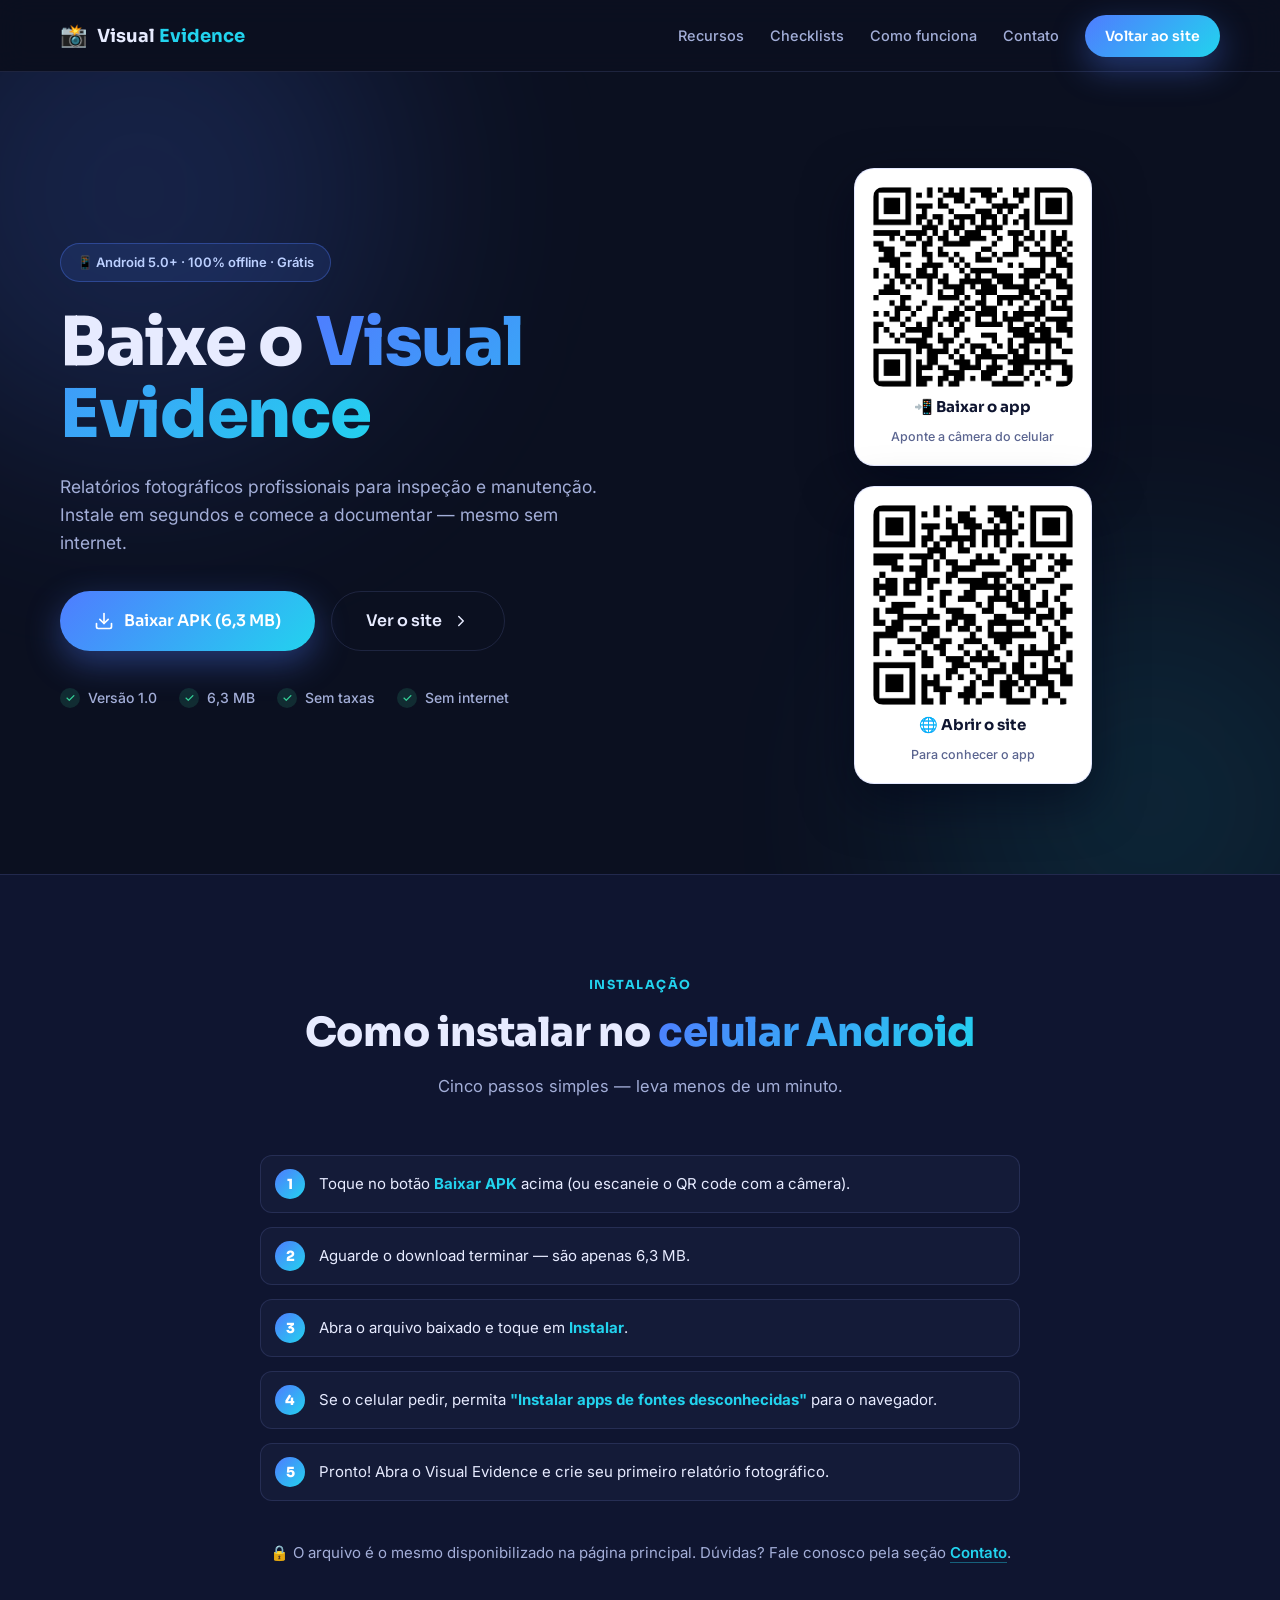
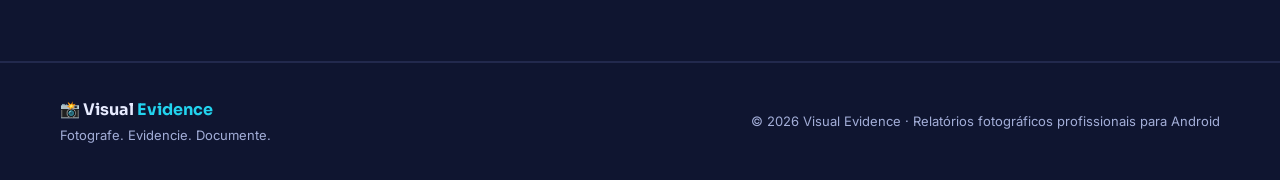
==== baixar.html @ 42453811 "Adiciona pagina de download com QR codes" ====
<!DOCTYPE html>
<html lang="pt-BR">
<head>
  <meta charset="UTF-8" />
  <meta name="viewport" content="width=device-width, initial-scale=1.0" />
  <title>Baixar — Visual Evidence</title>
  <meta name="description" content="Baixe o Visual Evidence gratuitamente. App de relatórios fotográficos profissionais para Android 5.0+ — 100% offline. Download direto do APK ou pelo QR code." />
  <script>document.documentElement.classList.add("js");</script>
  <link rel="preconnect" href="https://fonts.googleapis.com" />
  <link rel="preconnect" href="https://fonts.gstatic.com" crossorigin />
  <link href="https://fonts.googleapis.com/css2?family=Sora:wght@400;600;700;800&family=Inter:wght@400;500;600;700&display=swap" rel="stylesheet" />
  <link rel="stylesheet" href="css/styles.css" />
</head>
<body>
  <!-- Barra de navegação -->
  <header class="nav" id="nav">
    <div class="container nav__inner">
      <a href="index.html#inicio" class="nav__brand" aria-label="Visual Evidence — início">
        <span class="nav__logo">📸</span>
        <span class="nav__name">Visual <strong>Evidence</strong></span>
      </a>
      <nav class="nav__menu" id="menu" aria-label="Navegação principal">
        <a href="index.html#recursos" class="nav__link">Recursos</a>
        <a href="index.html#checklists" class="nav__link">Checklists</a>
        <a href="index.html#como-funciona" class="nav__link">Como funciona</a>
        <a href="index.html#contato" class="nav__link">Contato</a>
        <a href="index.html" class="btn btn--primary nav__cta">Voltar ao site</a>
      </nav>
      <button class="nav__toggle" id="navToggle" aria-label="Abrir menu" aria-expanded="false">
        <span></span><span></span><span></span>
      </button>
    </div>
  </header>

  <main>
    <!-- Hero de download -->
    <section class="hero download-hero" id="inicio">
      <div class="hero__glow hero__glow--1"></div>
      <div class="hero__glow hero__glow--2"></div>
      <div class="container hero__inner download-hero__inner">
        <div class="hero__content">
          <span class="badge">📱 Android 5.0+ · 100% offline · Grátis</span>
          <h1 class="hero__title">Baixe o <span class="hero__accent">Visual Evidence</span></h1>
          <p class="hero__subtitle">
            Relatórios fotográficos profissionais para inspeção e manutenção. Instale em
            segundos e comece a documentar — mesmo sem internet.
          </p>
          <div class="hero__actions">
            <a href="downloads/VisualEvidence-v1.0.apk" class="btn btn--primary btn--lg" download>
              <svg viewBox="0 0 24 24" width="20" height="20" fill="none" stroke="currentColor" stroke-width="2" stroke-linecap="round" stroke-linejoin="round" aria-hidden="true"><path d="M21 15v4a2 2 0 0 1-2 2H5a2 2 0 0 1-2-2v-4"/><polyline points="7 10 12 15 17 10"/><line x1="12" y1="15" x2="12" y2="3"/></svg>
              Baixar APK (6,3 MB)
            </a>
            <a href="index.html" class="btn btn--ghost btn--lg">
              Ver o site
              <svg viewBox="0 0 24 24" width="18" height="18" fill="none" stroke="currentColor" stroke-width="2" stroke-linecap="round" stroke-linejoin="round" aria-hidden="true"><polyline points="9 18 15 12 9 6"/></svg>
            </a>
          </div>
          <ul class="hero__meta">
            <li><span>✓</span> Versão 1.0</li>
            <li><span>✓</span> 6,3 MB</li>
            <li><span>✓</span> Sem taxas</li>
            <li><span>✓</span> Sem internet</li>
          </ul>
        </div>

        <!-- QR codes -->
        <div class="qr-grid">
          <div class="qr-card">
            <img src="img/qr-apk.png" alt="QR code para baixar o Visual Evidence" width="240" height="240" />
            <p class="qr-card__label">📲 Baixar o app</p>
            <p class="qr-card__hint">Aponte a câmera do celular</p>
          </div>
          <div class="qr-card">
            <img src="img/qr-site.png" alt="QR code para abrir o site do Visual Evidence" width="240" height="240" />
            <p class="qr-card__label">🌐 Abrir o site</p>
            <p class="qr-card__hint">Para conhecer o app</p>
          </div>
        </div>
      </div>
    </section>

    <!-- Instruções de instalação -->
    <section class="section section--alt" id="instalar">
      <div class="container container--narrow">
        <div class="section__head">
          <span class="section__tag">Instalação</span>
          <h2 class="section__title">Como instalar no <span class="text-accent">celular Android</span></h2>
          <p class="section__sub">Cinco passos simples — leva menos de um minuto.</p>
        </div>

        <ol class="install-steps">
          <li>Toque no botão <strong>Baixar APK</strong> acima (ou escaneie o QR code com a câmera).</li>
          <li>Aguarde o download terminar — são apenas 6,3 MB.</li>
          <li>Abra o arquivo baixado e toque em <strong>Instalar</strong>.</li>
          <li>Se o celular pedir, permita <strong>"Instalar apps de fontes desconhecidas"</strong> para o navegador.</li>
          <li>Pronto! Abra o Visual Evidence e crie seu primeiro relatório fotográfico.</li>
        </ol>

        <p class="section__note">🔒 O arquivo é o mesmo disponibilizado na página principal. Dúvidas? Fale conosco pela seção <a href="index.html#contato" class="link-accent">Contato</a>.</p>
      </div>
    </section>
  </main>

  <!-- Rodapé -->
  <footer class="footer">
    <div class="container footer__inner">
      <div>
        <p class="footer__brand">📸 Visual <strong>Evidence</strong></p>
        <p class="footer__tag">Fotografe. Evidencie. Documente.</p>
      </div>
      <p class="footer__copy">© 2026 Visual Evidence · Relatórios fotográficos profissionais para Android</p>
    </div>
  </footer>

  <a href="#inicio" class="back-to-top" id="backToTop" aria-label="Voltar ao topo">↑</a>

  <script src="js/main.js"></script>
</body>
</html>
---- css/styles.css ----
/* ============================================================
   Visual Evidence — Folha de estilos
   ============================================================ */

:root {
  --bg: #0b1020;
  --bg-alt: #0f1530;
  --bg-card: #141b38;
  --bg-card-hover: #182147;
  --border: rgba(148, 163, 255, 0.14);
  --text: #e7ebff;
  --text-dim: #a3aed8;
  --accent: #4f7cff;
  --accent-2: #22d3ee;
  --accent-grad: linear-gradient(135deg, #4f7cff 0%, #22d3ee 100%);
  --success: #34d399;
  --danger: #f87171;
  --radius: 18px;
  --radius-sm: 12px;
  --shadow: 0 18px 50px rgba(2, 6, 23, 0.55);
  --shadow-accent: 0 12px 34px rgba(79, 124, 255, 0.38);
  --font-head: "Sora", system-ui, sans-serif;
  --font-body: "Inter", system-ui, sans-serif;
  --nav-h: 72px;
}

* { margin: 0; padding: 0; box-sizing: border-box; }

html { scroll-behavior: smooth; }

body {
  font-family: var(--font-body);
  background: var(--bg);
  color: var(--text);
  line-height: 1.6;
  overflow-x: hidden;
}

.container {
  width: min(1160px, 92%);
  margin-inline: auto;
}

.container--narrow { width: min(760px, 92%); }

.text-accent {
  background: var(--accent-grad);
  -webkit-background-clip: text;
  background-clip: text;
  color: transparent;
}

/* ---------- Botões ---------- */
.btn {
  display: inline-flex;
  align-items: center;
  justify-content: center;
  gap: 10px;
  padding: 13px 26px;
  border-radius: 999px;
  font-family: var(--font-head);
  font-weight: 600;
  font-size: 15px;
  text-decoration: none;
  border: none;
  cursor: pointer;
  transition: transform 0.2s ease, box-shadow 0.25s ease, background 0.25s ease, border-color 0.25s ease;
  white-space: nowrap;
}

.btn--primary {
  background: var(--accent-grad);
  color: #fff;
  box-shadow: var(--shadow-accent);
}
.btn--primary:hover { transform: translateY(-2px); box-shadow: 0 18px 44px rgba(79, 124, 255, 0.5); }

.btn--ghost {
  background: transparent;
  color: var(--text);
  border: 1px solid var(--border);
}
.btn--ghost:hover { border-color: var(--accent-2); color: var(--accent-2); transform: translateY(-2px); }

.btn--lg { padding: 16px 34px; font-size: 16px; }

/* ---------- Navegação ---------- */
.nav {
  position: sticky;
  top: 0;
  z-index: 100;
  height: var(--nav-h);
  background: rgba(11, 16, 32, 0.82);
  backdrop-filter: blur(14px);
  -webkit-backdrop-filter: blur(14px);
  border-bottom: 1px solid var(--border);
}

.nav__inner { display: flex; align-items: center; justify-content: space-between; height: var(--nav-h); }

.nav__brand {
  display: inline-flex;
  align-items: center;
  gap: 10px;
  text-decoration: none;
  color: var(--text);
  font-family: var(--font-head);
  font-weight: 700;
  font-size: 18px;
}
.nav__brand strong { color: var(--accent-2); }
.nav__logo { font-size: 22px; }

.nav__menu { display: flex; align-items: center; gap: 26px; }

.nav__link {
  color: var(--text-dim);
  text-decoration: none;
  font-size: 14.5px;
  font-weight: 500;
  transition: color 0.2s ease;
}
.nav__link:hover { color: var(--text); }

.nav__cta { padding: 10px 20px; font-size: 14px; }

.nav__toggle {
  display: none;
  flex-direction: column;
  gap: 5px;
  background: none;
  border: none;
  cursor: pointer;
  padding: 8px;
}
.nav__toggle span {
  width: 24px;
  height: 2px;
  background: var(--text);
  border-radius: 2px;
  transition: transform 0.25s ease, opacity 0.25s ease;
}
.nav__toggle.open span:nth-child(1) { transform: translateY(7px) rotate(45deg); }
.nav__toggle.open span:nth-child(2) { opacity: 0; }
.nav__toggle.open span:nth-child(3) { transform: translateY(-7px) rotate(-45deg); }

/* ---------- Hero ---------- */
.hero {
  position: relative;
  padding: 96px 0 120px;
  overflow: hidden;
}

.hero__glow {
  position: absolute;
  border-radius: 50%;
  filter: blur(110px);
  opacity: 0.5;
  pointer-events: none;
}
.hero__glow--1 { width: 520px; height: 520px; background: rgba(79, 124, 255, 0.35); top: -140px; left: -120px; }
.hero__glow--2 { width: 460px; height: 460px; background: rgba(34, 211, 238, 0.22); bottom: -160px; right: -100px; }

.hero__inner {
  position: relative;
  display: grid;
  grid-template-columns: 1.1fr 0.9fr;
  gap: 60px;
  align-items: center;
}

.badge {
  display: inline-flex;
  align-items: center;
  gap: 8px;
  padding: 8px 16px;
  border-radius: 999px;
  background: rgba(79, 124, 255, 0.12);
  border: 1px solid rgba(79, 124, 255, 0.35);
  color: #bcd0ff;
  font-size: 13px;
  font-weight: 600;
  margin-bottom: 24px;
}

.hero__title {
  font-family: var(--font-head);
  font-size: clamp(2.6rem, 6vw, 4.2rem);
  font-weight: 800;
  line-height: 1.08;
  letter-spacing: -0.02em;
  margin-bottom: 22px;
}

.hero__accent {
  background: var(--accent-grad);
  -webkit-background-clip: text;
  background-clip: text;
  color: transparent;
}

.hero__subtitle { color: var(--text-dim); font-size: 17.5px; max-width: 34rem; margin-bottom: 34px; }
.hero__subtitle strong { color: var(--text); }

.hero__actions { display: flex; gap: 16px; flex-wrap: wrap; margin-bottom: 36px; }

.hero__meta { list-style: none; display: flex; flex-wrap: wrap; gap: 10px 22px; }
.hero__meta li { display: inline-flex; align-items: center; gap: 8px; font-size: 14px; color: var(--text-dim); font-weight: 500; }
.hero__meta li span {
  display: inline-flex;
  align-items: center;
  justify-content: center;
  width: 20px;
  height: 20px;
  border-radius: 50%;
  background: rgba(52, 211, 153, 0.15);
  color: var(--success);
  font-size: 12px;
}

/* ---------- Mockup de celular ---------- */
.hero__phone { position: relative; display: flex; justify-content: center; }

.phone {
  width: 280px;
  padding: 10px;
  border-radius: 44px;
  background: linear-gradient(160deg, #2a3560, #111730);
  border: 1px solid rgba(148, 163, 255, 0.25);
  box-shadow: 0 40px 90px rgba(2, 6, 23, 0.7);
  animation: float 6s ease-in-out infinite;
}

@keyframes float {
  0%, 100% { transform: translateY(0); }
  50% { transform: translateY(-14px); }
}

.phone__notch { width: 110px; height: 26px; background: #0b1020; border-radius: 0 0 16px 16px; margin: -1px auto 10px; }

.phone__screen {
  background: linear-gradient(180deg, #f6f8ff, #e9eefe);
  border-radius: 34px;
  padding: 18px 16px 16px;
  color: #0f1530;
  overflow: hidden;
}

.phone__header { display: flex; align-items: center; justify-content: space-between; margin-bottom: 12px; font-weight: 700; font-size: 13px; }
.phone__pill { background: #4f7cff; color: #fff; font-size: 10px; font-weight: 800; padding: 3px 9px; border-radius: 999px; letter-spacing: 0.5px; }

.phone__photo {
  position: relative;
  height: 130px;
  border-radius: 14px;
  background: linear-gradient(135deg, #64748b, #334155);
  overflow: hidden;
  margin-bottom: 12px;
  display: flex;
  align-items: flex-end;
  padding: 10px;
}
.phone__photo::after {
  content: "";
  position: absolute;
  inset: 0;
  background:
    linear-gradient(135deg, transparent 40%, rgba(255, 255, 255, 0.14) 41%, transparent 43%),
    radial-gradient(circle at 30% 35%, rgba(255, 255, 255, 0.2) 0 3px, transparent 4px),
    radial-gradient(circle at 70% 60%, rgba(0, 0, 0, 0.25) 0 4px, transparent 5px);
}

.phone__pin {
  position: absolute;
  width: 20px;
  height: 20px;
  border: 2.5px solid #f87171;
  border-radius: 50%;
  background: rgba(248, 113, 113, 0.25);
}
.phone__pin::after {
  content: "";
  position: absolute;
  inset: 4px;
  border-radius: 50%;
  background: #f87171;
}
.phone__pin--1 { top: 34px; left: 40px; }
.phone__pin--2 { top: 62px; right: 46px; }

.phone__label {
  position: relative;
  background: rgba(11, 16, 32, 0.75);
  color: #fff;
  font-size: 10.5px;
  font-weight: 600;
  padding: 5px 10px;
  border-radius: 8px;
}

.phone__rows { display: flex; flex-direction: column; gap: 8px; margin-bottom: 12px; }
.phone__row { display: flex; align-items: center; gap: 8px; }
.phone__dot { width: 7px; height: 7px; border-radius: 50%; background: #4f7cff; flex-shrink: 0; }
.phone__row i { display: block; height: 7px; border-radius: 99px; background: #d7ddf5; }

.phone__sign {
  border-top: 1px dashed #c3cbe9;
  padding-top: 10px;
  display: flex;
  flex-direction: column;
  gap: 2px;
  font-size: 10px;
  color: #5b6590;
  font-weight: 600;
}

.hero__float {
  position: absolute;
  display: inline-flex;
  align-items: center;
  gap: 8px;
  padding: 12px 18px;
  border-radius: 14px;
  background: var(--bg-card);
  border: 1px solid var(--border);
  font-size: 13px;
  font-weight: 600;
  box-shadow: var(--shadow);
  animation: float 6s ease-in-out infinite;
}
.hero__float--pdf { top: 12%; right: 2%; animation-delay: 1.2s; }
.hero__float--offline { bottom: 10%; left: 0; animation-delay: 2.4s; }

/* ---------- Seções ---------- */
.section { padding: 96px 0; }
.section--alt { background: var(--bg-alt); border-block: 1px solid var(--border); }

.section__head { text-align: center; max-width: 680px; margin: 0 auto 56px; }

.section__tag {
  display: inline-block;
  font-family: var(--font-head);
  font-size: 12.5px;
  font-weight: 700;
  letter-spacing: 0.12em;
  text-transform: uppercase;
  color: var(--accent-2);
  margin-bottom: 14px;
}

.section__title {
  font-family: var(--font-head);
  font-size: clamp(1.7rem, 3.6vw, 2.5rem);
  font-weight: 800;
  letter-spacing: -0.01em;
  line-height: 1.2;
  margin-bottom: 16px;
}

.section__sub { color: var(--text-dim); font-size: 16.5px; }

.section__note { text-align: center; color: var(--text-dim); margin-top: 40px; font-size: 15px; }
.section__note strong { color: var(--text); }

/* ---------- Features ---------- */
.features {
  display: grid;
  grid-template-columns: repeat(3, 1fr);
  gap: 22px;
}

.feature {
  background: var(--bg-card);
  border: 1px solid var(--border);
  border-radius: var(--radius);
  padding: 30px 26px;
  transition: transform 0.25s ease, border-color 0.25s ease, background 0.25s ease, box-shadow 0.25s ease;
}
.feature:hover {
  transform: translateY(-6px);
  background: var(--bg-card-hover);
  border-color: rgba(79, 124, 255, 0.45);
  box-shadow: var(--shadow);
}

.feature__icon {
  width: 52px;
  height: 52px;
  display: flex;
  align-items: center;
  justify-content: center;
  font-size: 24px;
  border-radius: 14px;
  background: rgba(79, 124, 255, 0.14);
  border: 1px solid rgba(79, 124, 255, 0.3);
  margin-bottom: 18px;
}

.feature h3 { font-family: var(--font-head); font-size: 17.5px; font-weight: 700; margin-bottom: 10px; }
.feature p { color: var(--text-dim); font-size: 14.5px; }

/* ---------- Checklists ---------- */
.checklists {
  display: grid;
  grid-template-columns: repeat(3, 1fr);
  gap: 22px;
}

.checklist {
  background: var(--bg-card);
  border: 1px solid var(--border);
  border-radius: var(--radius);
  padding: 28px 26px;
  transition: transform 0.25s ease, border-color 0.25s ease, box-shadow 0.25s ease;
}
.checklist:hover { transform: translateY(-5px); border-color: rgba(34, 211, 238, 0.4); box-shadow: var(--shadow); }

.checklist--featured {
  border-color: rgba(79, 124, 255, 0.4);
  background: linear-gradient(180deg, rgba(79, 124, 255, 0.1), var(--bg-card));
}

.checklist__icon { font-size: 30px; margin-bottom: 14px; }
.checklist h3 { font-family: var(--font-head); font-size: 17px; font-weight: 700; margin-bottom: 10px; }
.checklist p { color: var(--text-dim); font-size: 14.5px; margin-bottom: 16px; }

.checklist__tags { list-style: none; display: flex; flex-wrap: wrap; gap: 8px; }
.checklist__tags li {
  font-size: 12px;
  font-weight: 600;
  color: #bcd0ff;
  background: rgba(79, 124, 255, 0.12);
  border: 1px solid rgba(79, 124, 255, 0.28);
  padding: 5px 11px;
  border-radius: 999px;
}

/* ---------- Passos ---------- */
.steps {
  display: grid;
  grid-template-columns: repeat(4, 1fr);
  gap: 22px;
}

.step {
  position: relative;
  background: var(--bg-card);
  border: 1px solid var(--border);
  border-radius: var(--radius);
  padding: 34px 24px 26px;
  transition: transform 0.25s ease, border-color 0.25s ease;
}
.step:hover { transform: translateY(-5px); border-color: rgba(79, 124, 255, 0.45); }

.step__num {
  display: inline-flex;
  align-items: center;
  justify-content: center;
  width: 44px;
  height: 44px;
  border-radius: 50%;
  background: var(--accent-grad);
  color: #fff;
  font-family: var(--font-head);
  font-weight: 800;
  font-size: 18px;
  margin-bottom: 18px;
  box-shadow: var(--shadow-accent);
}

.step h3 { font-family: var(--font-head); font-size: 16.5px; font-weight: 700; margin-bottom: 8px; }
.step p { color: var(--text-dim); font-size: 14px; }

/* ---------- Público ---------- */
.audience {
  display: grid;
  grid-template-columns: repeat(4, 1fr);
  gap: 22px;
  margin-bottom: 72px;
}

.audience__card {
  text-align: center;
  background: var(--bg-card);
  border: 1px solid var(--border);
  border-radius: var(--radius);
  padding: 34px 22px;
  transition: transform 0.25s ease, border-color 0.25s ease;
}
.audience__card:hover { transform: translateY(-6px); border-color: rgba(34, 211, 238, 0.4); }

.audience__icon { font-size: 34px; margin-bottom: 14px; }
.audience__card h3 { font-family: var(--font-head); font-size: 16px; font-weight: 700; margin-bottom: 10px; }
.audience__card p { color: var(--text-dim); font-size: 14px; }

/* ---------- CTA ---------- */
.cta {
  display: flex;
  align-items: center;
  justify-content: space-between;
  gap: 30px;
  flex-wrap: wrap;
  background: linear-gradient(135deg, rgba(79, 124, 255, 0.16), rgba(34, 211, 238, 0.1));
  border: 1px solid rgba(79, 124, 255, 0.35);
  border-radius: 24px;
  padding: 44px 48px;
}

.cta__title { font-family: var(--font-head); font-size: clamp(1.4rem, 3vw, 1.9rem); font-weight: 800; margin-bottom: 10px; }
.cta__text { color: var(--text-dim); max-width: 34rem; }

/* ---------- Contato ---------- */
.contact {
  background: var(--bg-card);
  border: 1px solid var(--border);
  border-radius: 24px;
  padding: 36px;
  box-shadow: var(--shadow);
}

.contact__grid { display: grid; grid-template-columns: 1fr 1fr; gap: 18px; }

.field { margin-bottom: 18px; display: flex; flex-direction: column; }
.field label { font-size: 13.5px; font-weight: 600; color: var(--text-dim); margin-bottom: 8px; }

.field input,
.field textarea {
  font-family: var(--font-body);
  font-size: 15px;
  color: var(--text);
  background: var(--bg);
  border: 1px solid var(--border);
  border-radius: var(--radius-sm);
  padding: 13px 16px;
  outline: none;
  resize: vertical;
  transition: border-color 0.2s ease, box-shadow 0.2s ease;
}
.field input:focus,
.field textarea:focus {
  border-color: var(--accent);
  box-shadow: 0 0 0 4px rgba(79, 124, 255, 0.15);
}
.field input::placeholder,
.field textarea::placeholder { color: #4d567e; }

.field input.error,
.field textarea.error { border-color: var(--danger); }

.contact__submit { width: 100%; margin-top: 6px; }

.contact__status { margin-top: 14px; text-align: center; font-size: 14.5px; font-weight: 600; min-height: 22px; }
.contact__status.ok { color: var(--success); }
.contact__status.err { color: var(--danger); }

/* ---------- Rodapé ---------- */
.footer { border-top: 1px solid var(--border); padding: 34px 0; background: var(--bg-alt); }

.footer__inner { display: flex; align-items: center; justify-content: space-between; gap: 18px; flex-wrap: wrap; }
.footer__brand { font-family: var(--font-head); font-weight: 700; font-size: 16px; }
.footer__brand strong { color: var(--accent-2); }
.footer__tag { color: var(--text-dim); font-size: 13px; margin-top: 2px; }
.footer__copy { color: var(--text-dim); font-size: 13px; }

/* ---------- Botão voltar ao topo ---------- */
.back-to-top {
  position: fixed;
  right: 22px;
  bottom: 22px;
  width: 46px;
  height: 46px;
  display: flex;
  align-items: center;
  justify-content: center;
  border-radius: 50%;
  background: var(--accent-grad);
  color: #fff;
  font-size: 20px;
  text-decoration: none;
  box-shadow: var(--shadow-accent);
  opacity: 0;
  pointer-events: none;
  transform: translateY(12px);
  transition: opacity 0.3s ease, transform 0.3s ease;
  z-index: 90;
}
.back-to-top.visible { opacity: 1; pointer-events: auto; transform: translateY(0); }
.back-to-top:hover { transform: translateY(-3px); }

/* ---------- Revelação ao rolar (só esconde quando JS está ativo) ---------- */
.js .reveal {
  opacity: 0;
  transform: translateY(26px);
  transition: opacity 0.6s ease, transform 0.6s ease;
}
.js .reveal.visible { opacity: 1; transform: translateY(0); }

/* ---------- Responsivo ---------- */
@media (max-width: 1024px) {
  .features { grid-template-columns: repeat(2, 1fr); }
  .checklists { grid-template-columns: repeat(2, 1fr); }
  .steps { grid-template-columns: repeat(2, 1fr); }
  .audience { grid-template-columns: repeat(2, 1fr); }
  .hero__inner { grid-template-columns: 1fr; gap: 70px; }
  .hero__phone { order: -1; }
}

@media (max-width: 720px) {
  .nav__menu {
    position: fixed;
    inset: var(--nav-h) 0 auto 0;
    flex-direction: column;
    align-items: stretch;
    gap: 6px;
    background: rgba(11, 16, 32, 0.97);
    backdrop-filter: blur(14px);
    border-bottom: 1px solid var(--border);
    padding: 20px 6%;
    transform: translateY(-130%);
    transition: transform 0.3s ease;
    z-index: 99;
  }
  .nav__menu.open { transform: translateY(0); }
  .nav__link { padding: 12px 8px; border-radius: 10px; }
  .nav__link:hover { background: rgba(79, 124, 255, 0.12); }
  .nav__cta { margin-top: 10px; justify-content: center; }
  .nav__toggle { display: flex; }

  .features { grid-template-columns: 1fr; }
  .checklists { grid-template-columns: 1fr; }
  .steps { grid-template-columns: 1fr; }
  .audience { grid-template-columns: 1fr; }
  .contact__grid { grid-template-columns: 1fr; }

  .hero { padding: 56px 0 80px; }
  .cta { padding: 32px 26px; }
  .hero__float { font-size: 12px; padding: 10px 14px; }
  .hero__float--pdf { right: 0; }
}

@media (prefers-reduced-motion: reduce) {
  * { animation: none !important; transition: none !important; }
  html { scroll-behavior: auto; }
}

/* ---------- Página de download / QR codes ---------- */
.download-hero { padding-bottom: 90px; }

.qr-grid {
  display: flex;
  flex-wrap: wrap;
  gap: 20px;
  justify-content: center;
}

.qr-card {
  display: flex;
  flex-direction: column;
  align-items: center;
  gap: 8px;
  background: #fff;
  border-radius: 20px;
  padding: 18px;
  box-shadow: var(--shadow);
  border: 1px solid rgba(148, 163, 255, 0.25);
}

.qr-card img {
  width: 200px;
  height: 200px;
  border-radius: 10px;
  display: block;
}

.qr-card__label { font-family: var(--font-head); font-weight: 700; font-size: 15px; color: #0f1530; }
.qr-card__hint { font-size: 12.5px; color: #5b6590; font-weight: 500; }

.link-accent {
  color: var(--accent-2);
  font-weight: 600;
  text-decoration: none;
  border-bottom: 1px solid rgba(34, 211, 238, 0.4);
  transition: border-color 0.2s ease;
}
.link-accent:hover { border-bottom-color: var(--accent-2); }

/* ---------- Passos de instalação ---------- */
.install-steps {
  counter-reset: step;
  list-style: none;
  display: grid;
  gap: 14px;
}
.install-steps li {
  counter-increment: step;
  position: relative;
  padding: 16px 18px 16px 58px;
  background: var(--bg-card);
  border: 1px solid var(--border);
  border-radius: var(--radius-sm);
  font-size: 15px;
  color: var(--text);
}
.install-steps li::before {
  content: counter(step);
  position: absolute;
  left: 14px;
  top: 50%;
  transform: translateY(-50%);
  width: 30px;
  height: 30px;
  display: flex;
  align-items: center;
  justify-content: center;
  border-radius: 50%;
  background: var(--accent-grad);
  color: #fff;
  font-family: var(--font-head);
  font-weight: 800;
  font-size: 14px;
}
.install-steps strong { color: var(--accent-2); }

/* ---------- Impressão (QR codes para cartão/divulgação) ---------- */
@media print {
  body { background: #fff; color: #111; }
  .nav, .footer, .back-to-top, .hero__glow { display: none !important; }
  .hero { padding: 24px 0; }
  .download-hero__inner { grid-template-columns: 1fr; gap: 20px; text-align: center; }
  .badge, .hero__actions, .hero__meta { display: none; }
  .qr-card { box-shadow: none; border: 1.5px solid #999; page-break-inside: avoid; }
  .qr-card img { width: 260px; height: 260px; }
}
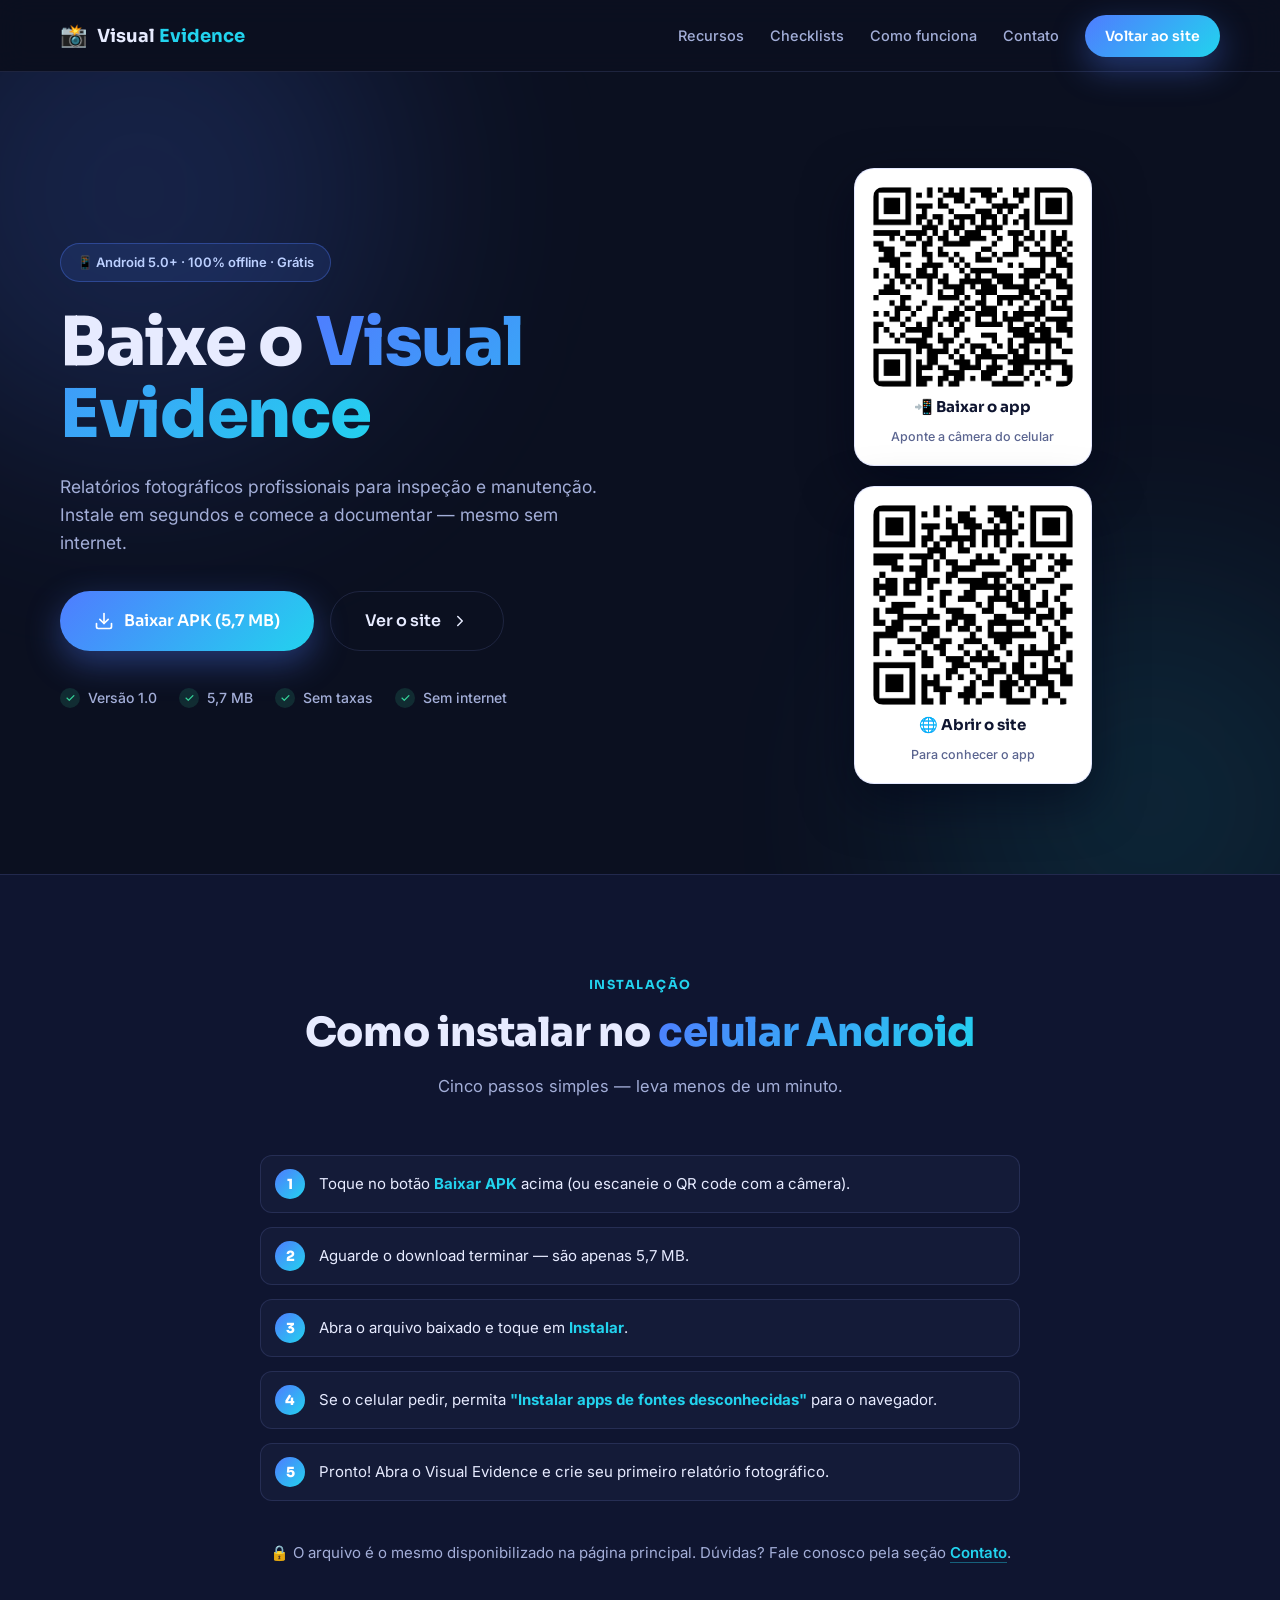
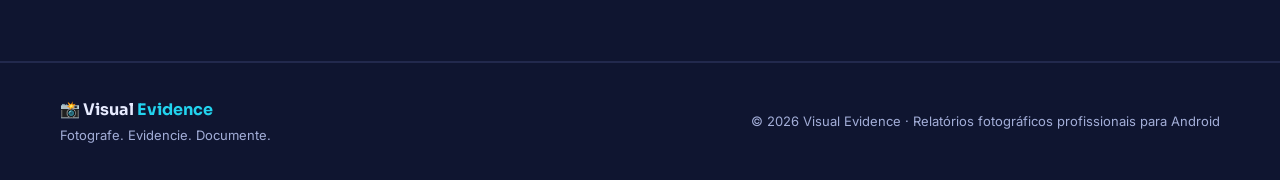
==== commit 44150074: "Corrige APK de download para o Visual Evidence real (era o ManutencaoApp)" ====
--- a/baixar.html
+++ b/baixar.html
@@ -48,7 +48,7 @@
           <div class="hero__actions">
             <a href="downloads/VisualEvidence-v1.0.apk" class="btn btn--primary btn--lg" download>
               <svg viewBox="0 0 24 24" width="20" height="20" fill="none" stroke="currentColor" stroke-width="2" stroke-linecap="round" stroke-linejoin="round" aria-hidden="true"><path d="M21 15v4a2 2 0 0 1-2 2H5a2 2 0 0 1-2-2v-4"/><polyline points="7 10 12 15 17 10"/><line x1="12" y1="15" x2="12" y2="3"/></svg>
-              Baixar APK (6,3 MB)
+              Baixar APK (5,7 MB)
             </a>
             <a href="index.html" class="btn btn--ghost btn--lg">
               Ver o site
@@ -57,7 +57,7 @@
           </div>
           <ul class="hero__meta">
             <li><span>✓</span> Versão 1.0</li>
-            <li><span>✓</span> 6,3 MB</li>
+            <li><span>✓</span> 5,7 MB</li>
             <li><span>✓</span> Sem taxas</li>
             <li><span>✓</span> Sem internet</li>
           </ul>
@@ -90,7 +90,7 @@
 
         <ol class="install-steps">
           <li>Toque no botão <strong>Baixar APK</strong> acima (ou escaneie o QR code com a câmera).</li>
-          <li>Aguarde o download terminar — são apenas 6,3 MB.</li>
+          <li>Aguarde o download terminar — são apenas 5,7 MB.</li>
           <li>Abra o arquivo baixado e toque em <strong>Instalar</strong>.</li>
           <li>Se o celular pedir, permita <strong>"Instalar apps de fontes desconhecidas"</strong> para o navegador.</li>
           <li>Pronto! Abra o Visual Evidence e crie seu primeiro relatório fotográfico.</li>
--- a/css/styles.css
+++ b/css/styles.css
@@ -643,6 +643,67 @@
   html { scroll-behavior: auto; }
 }
 
+/* ---------- Galeria de capturas ---------- */
+section[id] { scroll-margin-top: calc(var(--nav-h) + 14px); }
+
+.shots {
+  display: flex;
+  gap: 20px;
+  overflow-x: auto;
+  padding: 6px 4px 24px;
+  scroll-snap-type: x proximity;
+  -webkit-overflow-scrolling: touch;
+}
+
+.shot {
+  flex: 0 0 250px;
+  scroll-snap-align: center;
+  background: var(--bg-card);
+  border: 1px solid var(--border);
+  border-radius: var(--radius);
+  overflow: hidden;
+  transition: transform 0.25s ease, border-color 0.25s ease, box-shadow 0.25s ease;
+}
+.shot:hover { transform: translateY(-6px); border-color: rgba(79, 124, 255, 0.45); box-shadow: var(--shadow); }
+
+.shot__screen {
+  aspect-ratio: 9 / 18.5;
+  background: #070b18;
+  display: flex;
+  align-items: center;
+  justify-content: center;
+  padding: 10px;
+}
+.shot__screen img { max-width: 100%; max-height: 100%; object-fit: contain; display: block; border-radius: 6px; }
+
+.shot__caption {
+  display: flex;
+  align-items: flex-start;
+  gap: 8px;
+  padding: 12px 14px;
+  font-size: 13px;
+  color: var(--text-dim);
+  font-weight: 500;
+}
+
+.shot__num {
+  flex-shrink: 0;
+  width: 20px;
+  height: 20px;
+  display: inline-flex;
+  align-items: center;
+  justify-content: center;
+  border-radius: 50%;
+  background: var(--accent-grad);
+  color: #fff;
+  font-family: var(--font-head);
+  font-weight: 800;
+  font-size: 11px;
+}
+
+.shots::-webkit-scrollbar { height: 8px; }
+.shots::-webkit-scrollbar-thumb { background: rgba(79, 124, 255, 0.35); border-radius: 99px; }
+
 /* ---------- Página de download / QR codes ---------- */
 .download-hero { padding-bottom: 90px; }
 
@@ -728,6 +789,10 @@
   .hero { padding: 24px 0; }
   .download-hero__inner { grid-template-columns: 1fr; gap: 20px; text-align: center; }
   .badge, .hero__actions, .hero__meta { display: none; }
+  .hero__title, .hero__subtitle { color: #111; }
+  .hero__accent { background: none; -webkit-background-clip: initial; background-clip: initial; color: #111; }
   .qr-card { box-shadow: none; border: 1.5px solid #999; page-break-inside: avoid; }
   .qr-card img { width: 260px; height: 260px; }
-}
+  /* A impressão é para o cartão de QR codes — oculta a seção de instalação */
+  #instalar { display: none !important; }
+}
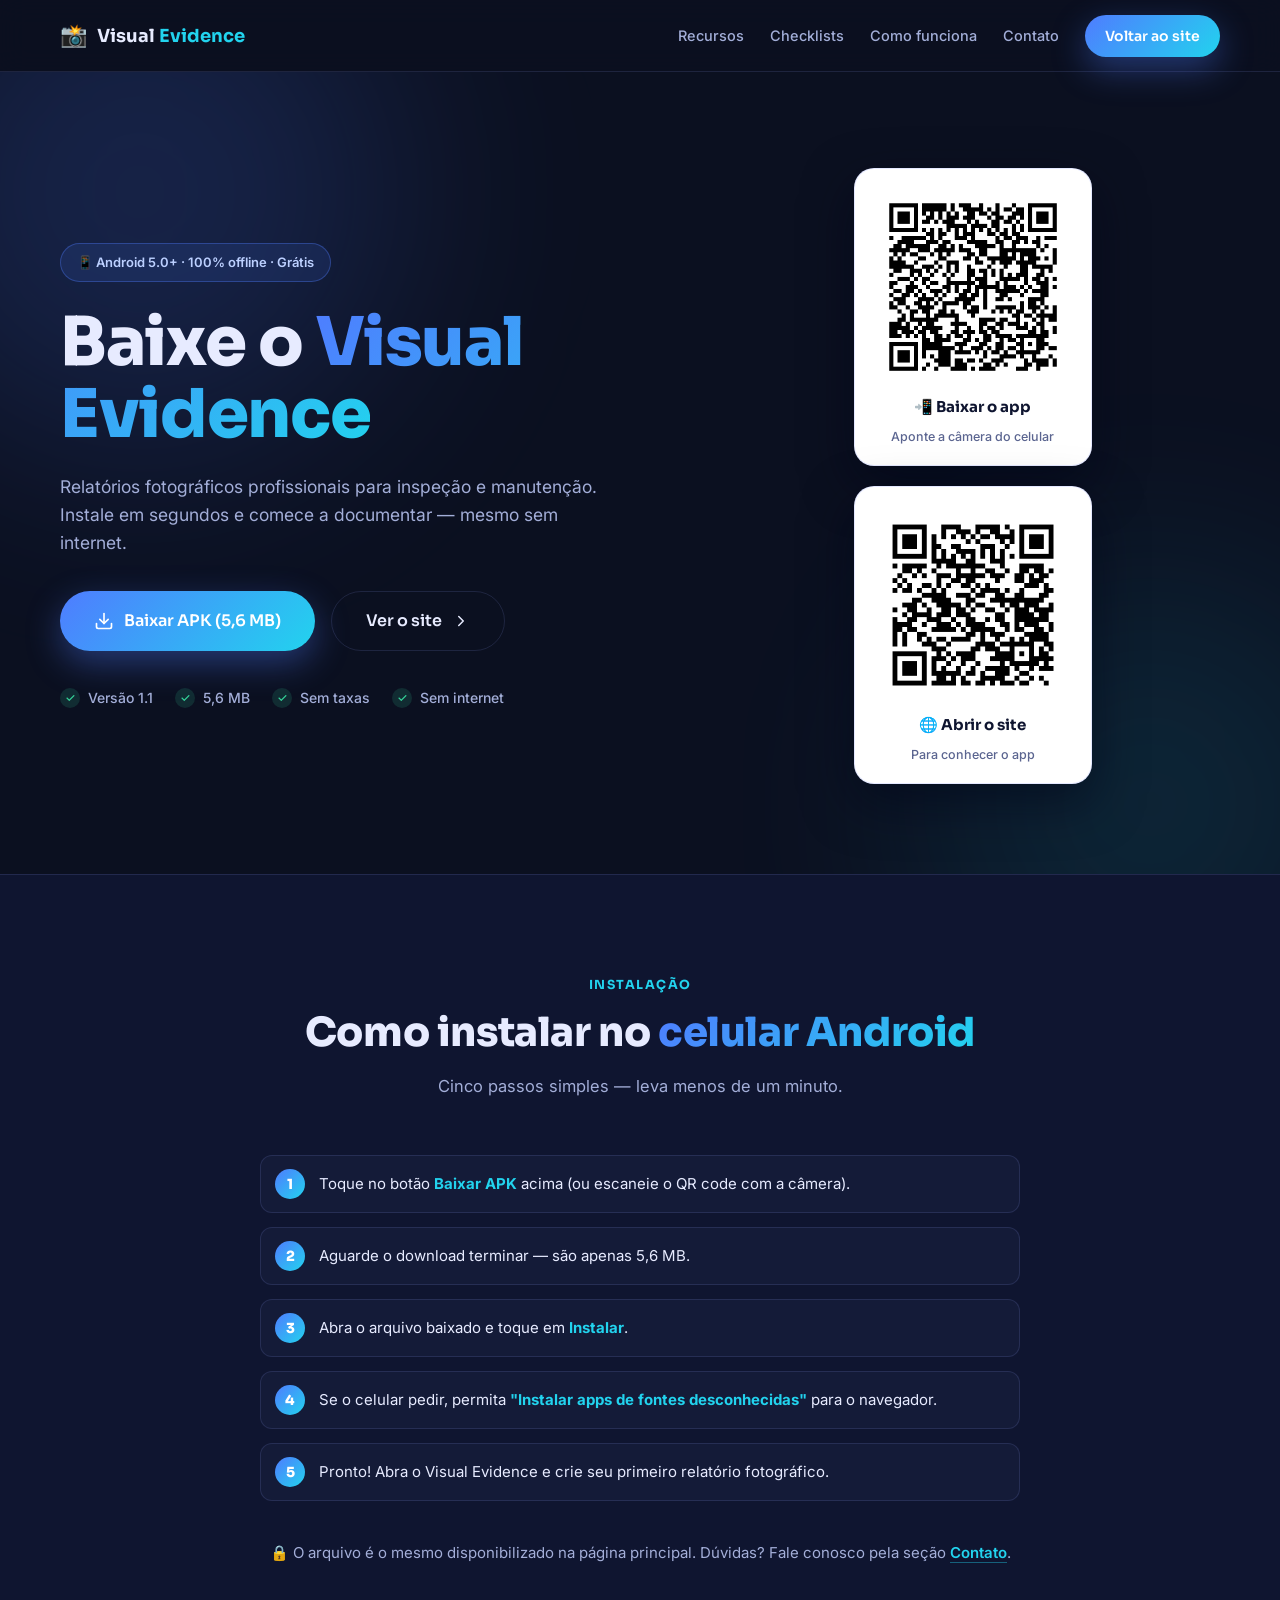
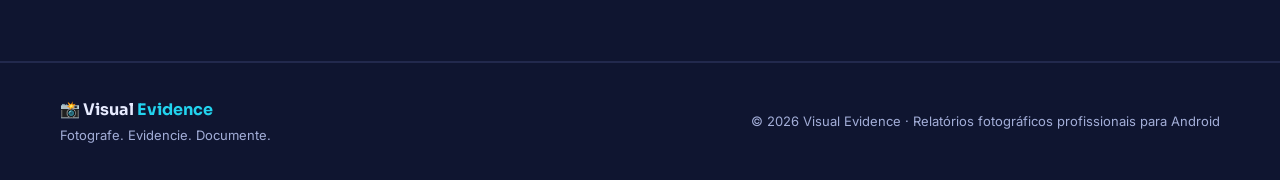
==== commit fc58dbb4: "Publica Visual Evidence 1.1 (correcao assinatura + botao exportar) e atualiza QR codes" ====
--- a/baixar.html
+++ b/baixar.html
@@ -46,9 +46,9 @@
             segundos e comece a documentar — mesmo sem internet.
           </p>
           <div class="hero__actions">
-            <a href="downloads/VisualEvidence-v1.0.apk" class="btn btn--primary btn--lg" download>
+            <a href="downloads/VisualEvidence-v1.1.apk" class="btn btn--primary btn--lg" download>
               <svg viewBox="0 0 24 24" width="20" height="20" fill="none" stroke="currentColor" stroke-width="2" stroke-linecap="round" stroke-linejoin="round" aria-hidden="true"><path d="M21 15v4a2 2 0 0 1-2 2H5a2 2 0 0 1-2-2v-4"/><polyline points="7 10 12 15 17 10"/><line x1="12" y1="15" x2="12" y2="3"/></svg>
-              Baixar APK (5,7 MB)
+              Baixar APK (5,6 MB)
             </a>
             <a href="index.html" class="btn btn--ghost btn--lg">
               Ver o site
@@ -56,8 +56,8 @@
             </a>
           </div>
           <ul class="hero__meta">
-            <li><span>✓</span> Versão 1.0</li>
-            <li><span>✓</span> 5,7 MB</li>
+            <li><span>✓</span> Versão 1.1</li>
+            <li><span>✓</span> 5,6 MB</li>
             <li><span>✓</span> Sem taxas</li>
             <li><span>✓</span> Sem internet</li>
           </ul>
@@ -90,7 +90,7 @@
 
         <ol class="install-steps">
           <li>Toque no botão <strong>Baixar APK</strong> acima (ou escaneie o QR code com a câmera).</li>
-          <li>Aguarde o download terminar — são apenas 5,7 MB.</li>
+          <li>Aguarde o download terminar — são apenas 5,6 MB.</li>
           <li>Abra o arquivo baixado e toque em <strong>Instalar</strong>.</li>
           <li>Se o celular pedir, permita <strong>"Instalar apps de fontes desconhecidas"</strong> para o navegador.</li>
           <li>Pronto! Abra o Visual Evidence e crie seu primeiro relatório fotográfico.</li>
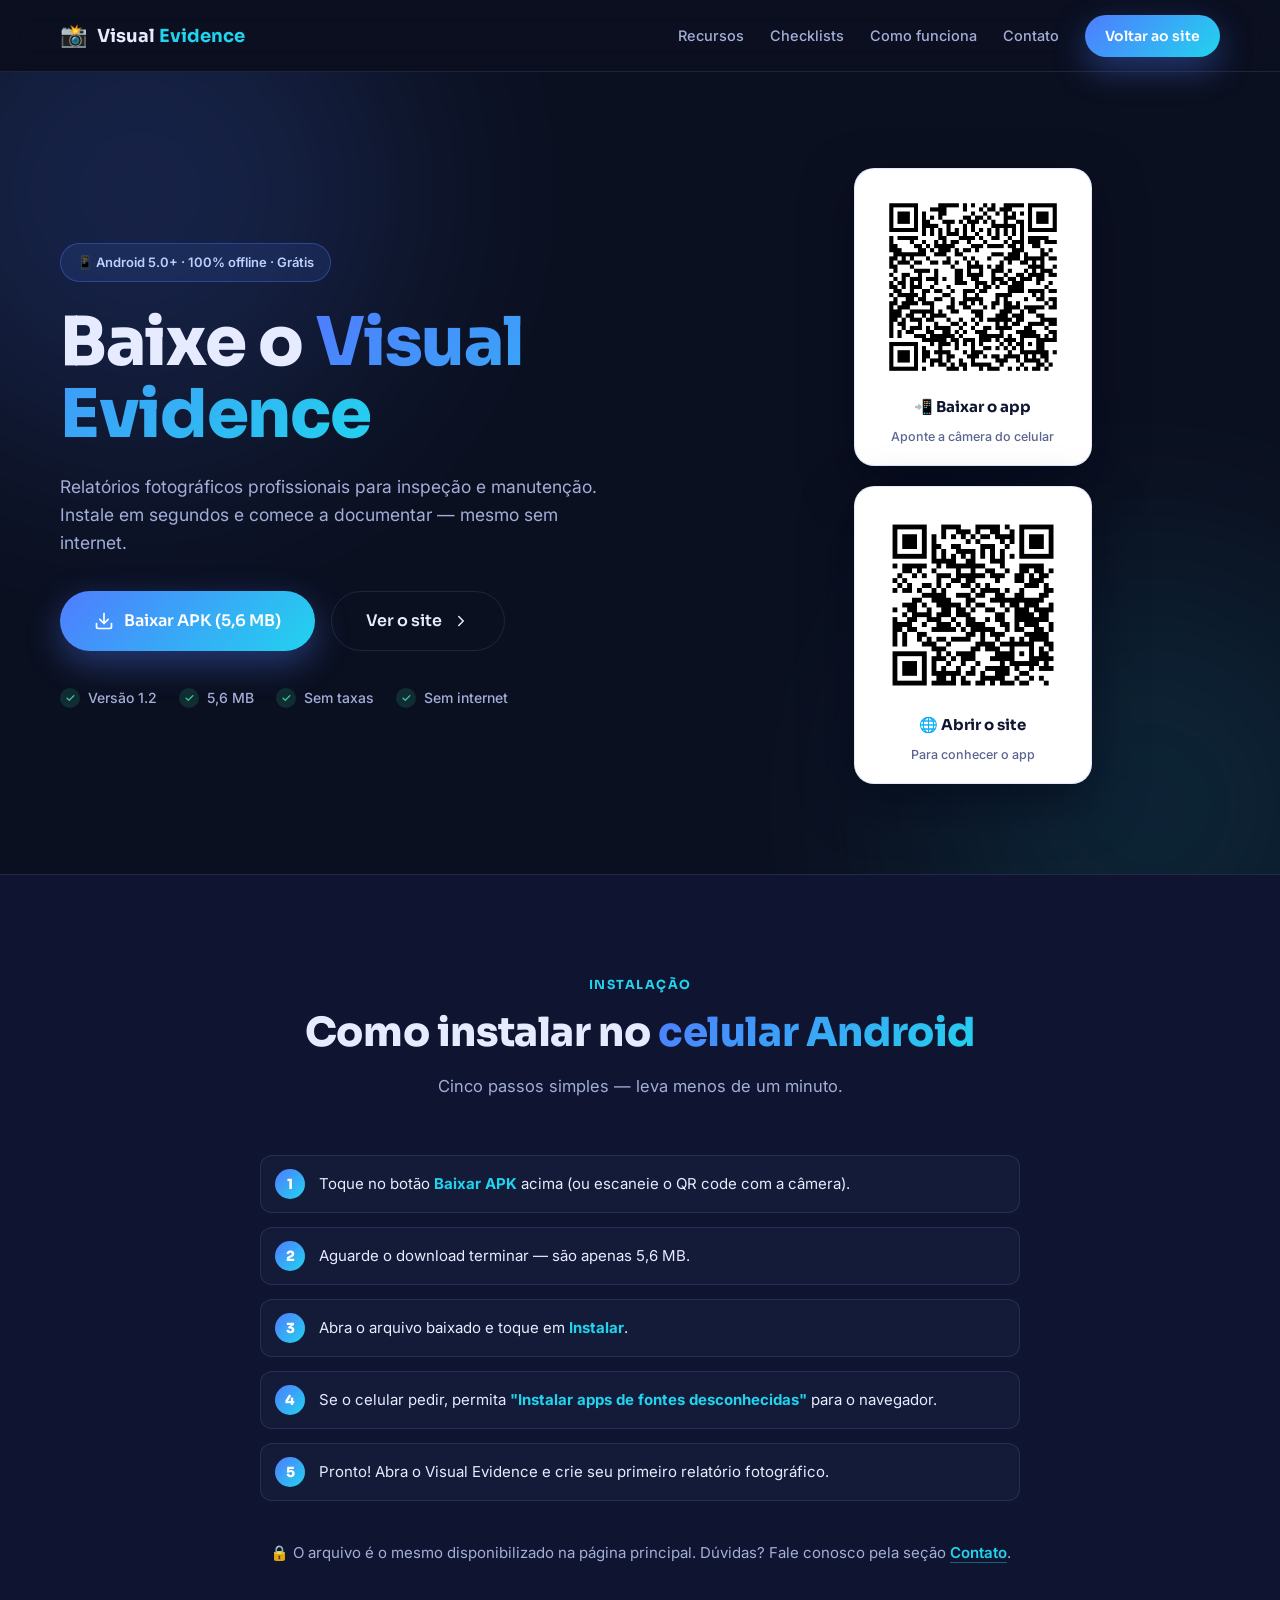
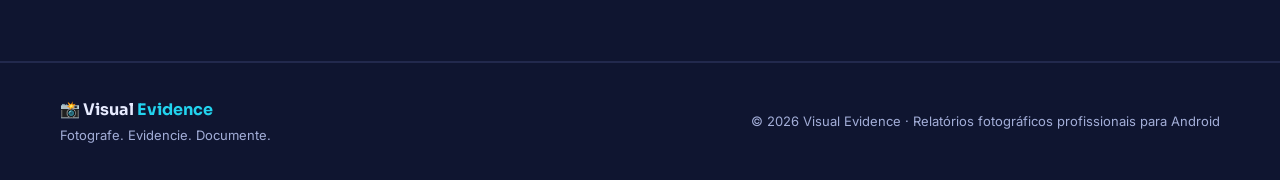
==== commit 6331f98d: "Publica Visual Evidence 1.2 (vebin com fotos do Anexo R + aviso Sem foto) e atualiza QR codes" ====
--- a/baixar.html
+++ b/baixar.html
@@ -46,7 +46,7 @@
             segundos e comece a documentar — mesmo sem internet.
           </p>
           <div class="hero__actions">
-            <a href="downloads/VisualEvidence-v1.1.apk" class="btn btn--primary btn--lg" download>
+            <a href="downloads/VisualEvidence-v1.2.apk" class="btn btn--primary btn--lg" download>
               <svg viewBox="0 0 24 24" width="20" height="20" fill="none" stroke="currentColor" stroke-width="2" stroke-linecap="round" stroke-linejoin="round" aria-hidden="true"><path d="M21 15v4a2 2 0 0 1-2 2H5a2 2 0 0 1-2-2v-4"/><polyline points="7 10 12 15 17 10"/><line x1="12" y1="15" x2="12" y2="3"/></svg>
               Baixar APK (5,6 MB)
             </a>
@@ -56,7 +56,7 @@
             </a>
           </div>
           <ul class="hero__meta">
-            <li><span>✓</span> Versão 1.1</li>
+            <li><span>✓</span> Versão 1.2</li>
             <li><span>✓</span> 5,6 MB</li>
             <li><span>✓</span> Sem taxas</li>
             <li><span>✓</span> Sem internet</li>
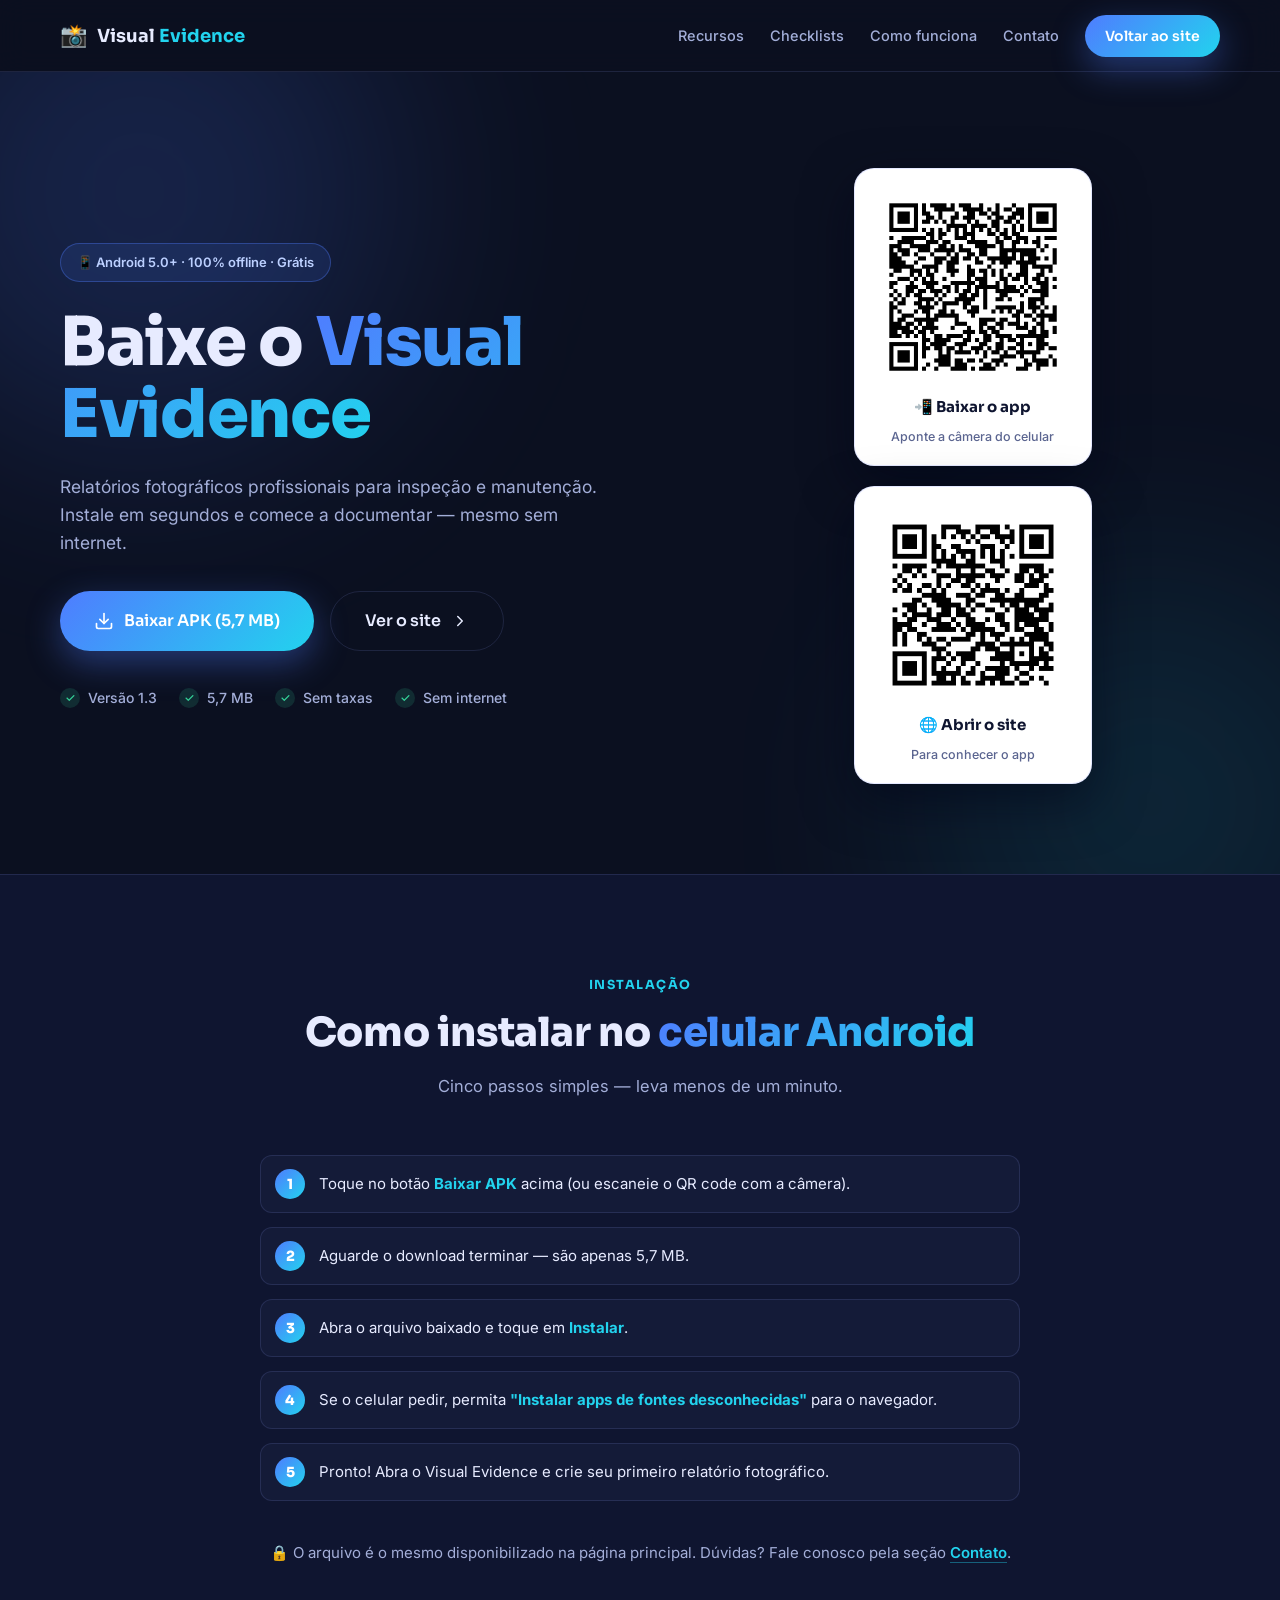
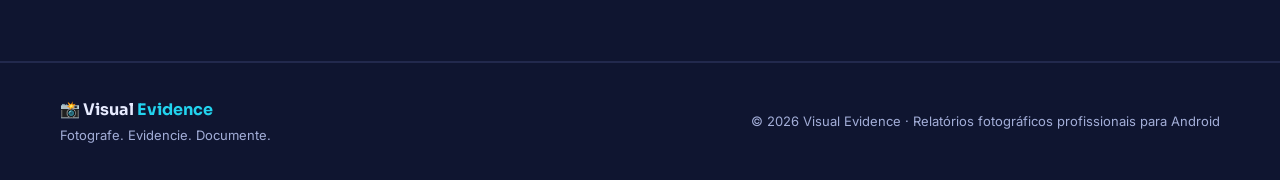
==== commit 120fc6b6: "Atualiza site para versao 1.3" ====
--- a/baixar.html
+++ b/baixar.html
@@ -46,9 +46,9 @@
             segundos e comece a documentar — mesmo sem internet.
           </p>
           <div class="hero__actions">
-            <a href="downloads/VisualEvidence-v1.2.apk" class="btn btn--primary btn--lg" download>
+            <a href="downloads/VisualEvidence-v1.3.apk" class="btn btn--primary btn--lg" download>
               <svg viewBox="0 0 24 24" width="20" height="20" fill="none" stroke="currentColor" stroke-width="2" stroke-linecap="round" stroke-linejoin="round" aria-hidden="true"><path d="M21 15v4a2 2 0 0 1-2 2H5a2 2 0 0 1-2-2v-4"/><polyline points="7 10 12 15 17 10"/><line x1="12" y1="15" x2="12" y2="3"/></svg>
-              Baixar APK (5,6 MB)
+              Baixar APK (5,7 MB)
             </a>
             <a href="index.html" class="btn btn--ghost btn--lg">
               Ver o site
@@ -56,8 +56,8 @@
             </a>
           </div>
           <ul class="hero__meta">
-            <li><span>✓</span> Versão 1.2</li>
-            <li><span>✓</span> 5,6 MB</li>
+            <li><span>✓</span> Versão 1.3</li>
+            <li><span>✓</span> 5,7 MB</li>
             <li><span>✓</span> Sem taxas</li>
             <li><span>✓</span> Sem internet</li>
           </ul>
@@ -90,7 +90,7 @@
 
         <ol class="install-steps">
           <li>Toque no botão <strong>Baixar APK</strong> acima (ou escaneie o QR code com a câmera).</li>
-          <li>Aguarde o download terminar — são apenas 5,6 MB.</li>
+          <li>Aguarde o download terminar — são apenas 5,7 MB.</li>
           <li>Abra o arquivo baixado e toque em <strong>Instalar</strong>.</li>
           <li>Se o celular pedir, permita <strong>"Instalar apps de fontes desconhecidas"</strong> para o navegador.</li>
           <li>Pronto! Abra o Visual Evidence e crie seu primeiro relatório fotográfico.</li>
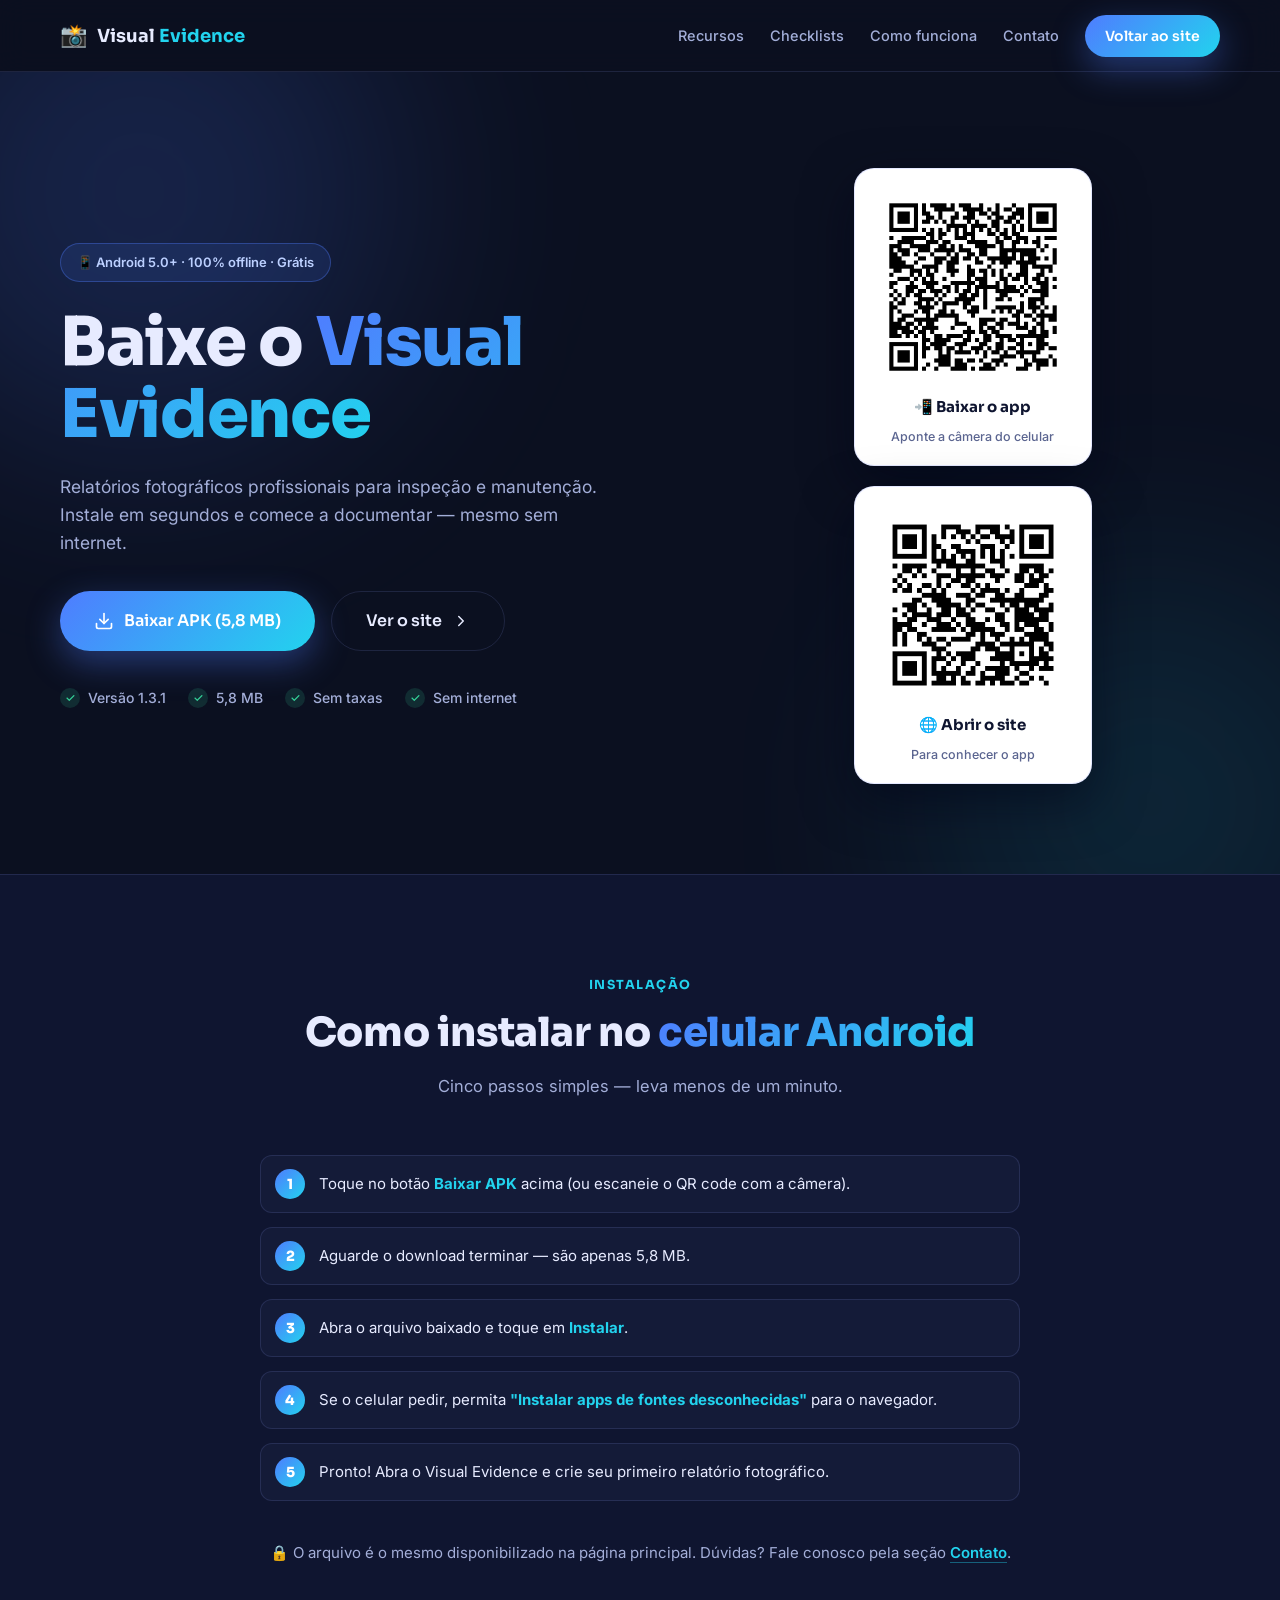
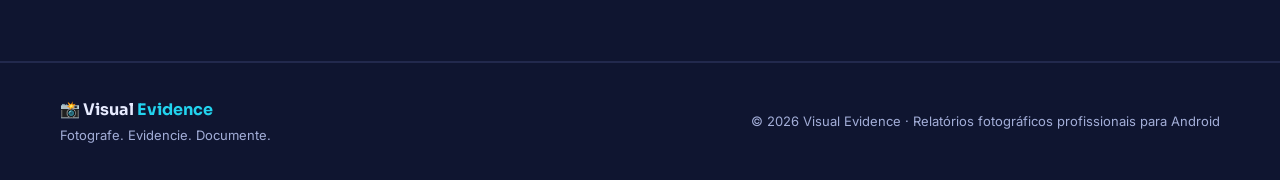
==== commit a4eaa4f1: "feat: atualiza Visual Evidence para v1.3.1 - Novo APK v1.3.1 com suporte ao Anexo O e melhorias nos " ====
--- a/baixar.html
+++ b/baixar.html
@@ -46,9 +46,9 @@
             segundos e comece a documentar — mesmo sem internet.
           </p>
           <div class="hero__actions">
-            <a href="downloads/VisualEvidence-v1.3.apk" class="btn btn--primary btn--lg" download>
+            <a href="downloads/VisualEvidence-v1.3.1.apk" class="btn btn--primary btn--lg" download>
               <svg viewBox="0 0 24 24" width="20" height="20" fill="none" stroke="currentColor" stroke-width="2" stroke-linecap="round" stroke-linejoin="round" aria-hidden="true"><path d="M21 15v4a2 2 0 0 1-2 2H5a2 2 0 0 1-2-2v-4"/><polyline points="7 10 12 15 17 10"/><line x1="12" y1="15" x2="12" y2="3"/></svg>
-              Baixar APK (5,7 MB)
+              Baixar APK (5,8 MB)
             </a>
             <a href="index.html" class="btn btn--ghost btn--lg">
               Ver o site
@@ -56,8 +56,8 @@
             </a>
           </div>
           <ul class="hero__meta">
-            <li><span>✓</span> Versão 1.3</li>
-            <li><span>✓</span> 5,7 MB</li>
+            <li><span>✓</span> Versão 1.3.1</li>
+            <li><span>✓</span> 5,8 MB</li>
             <li><span>✓</span> Sem taxas</li>
             <li><span>✓</span> Sem internet</li>
           </ul>
@@ -90,7 +90,7 @@
 
         <ol class="install-steps">
           <li>Toque no botão <strong>Baixar APK</strong> acima (ou escaneie o QR code com a câmera).</li>
-          <li>Aguarde o download terminar — são apenas 5,7 MB.</li>
+          <li>Aguarde o download terminar — são apenas 5,8 MB.</li>
           <li>Abra o arquivo baixado e toque em <strong>Instalar</strong>.</li>
           <li>Se o celular pedir, permita <strong>"Instalar apps de fontes desconhecidas"</strong> para o navegador.</li>
           <li>Pronto! Abra o Visual Evidence e crie seu primeiro relatório fotográfico.</li>
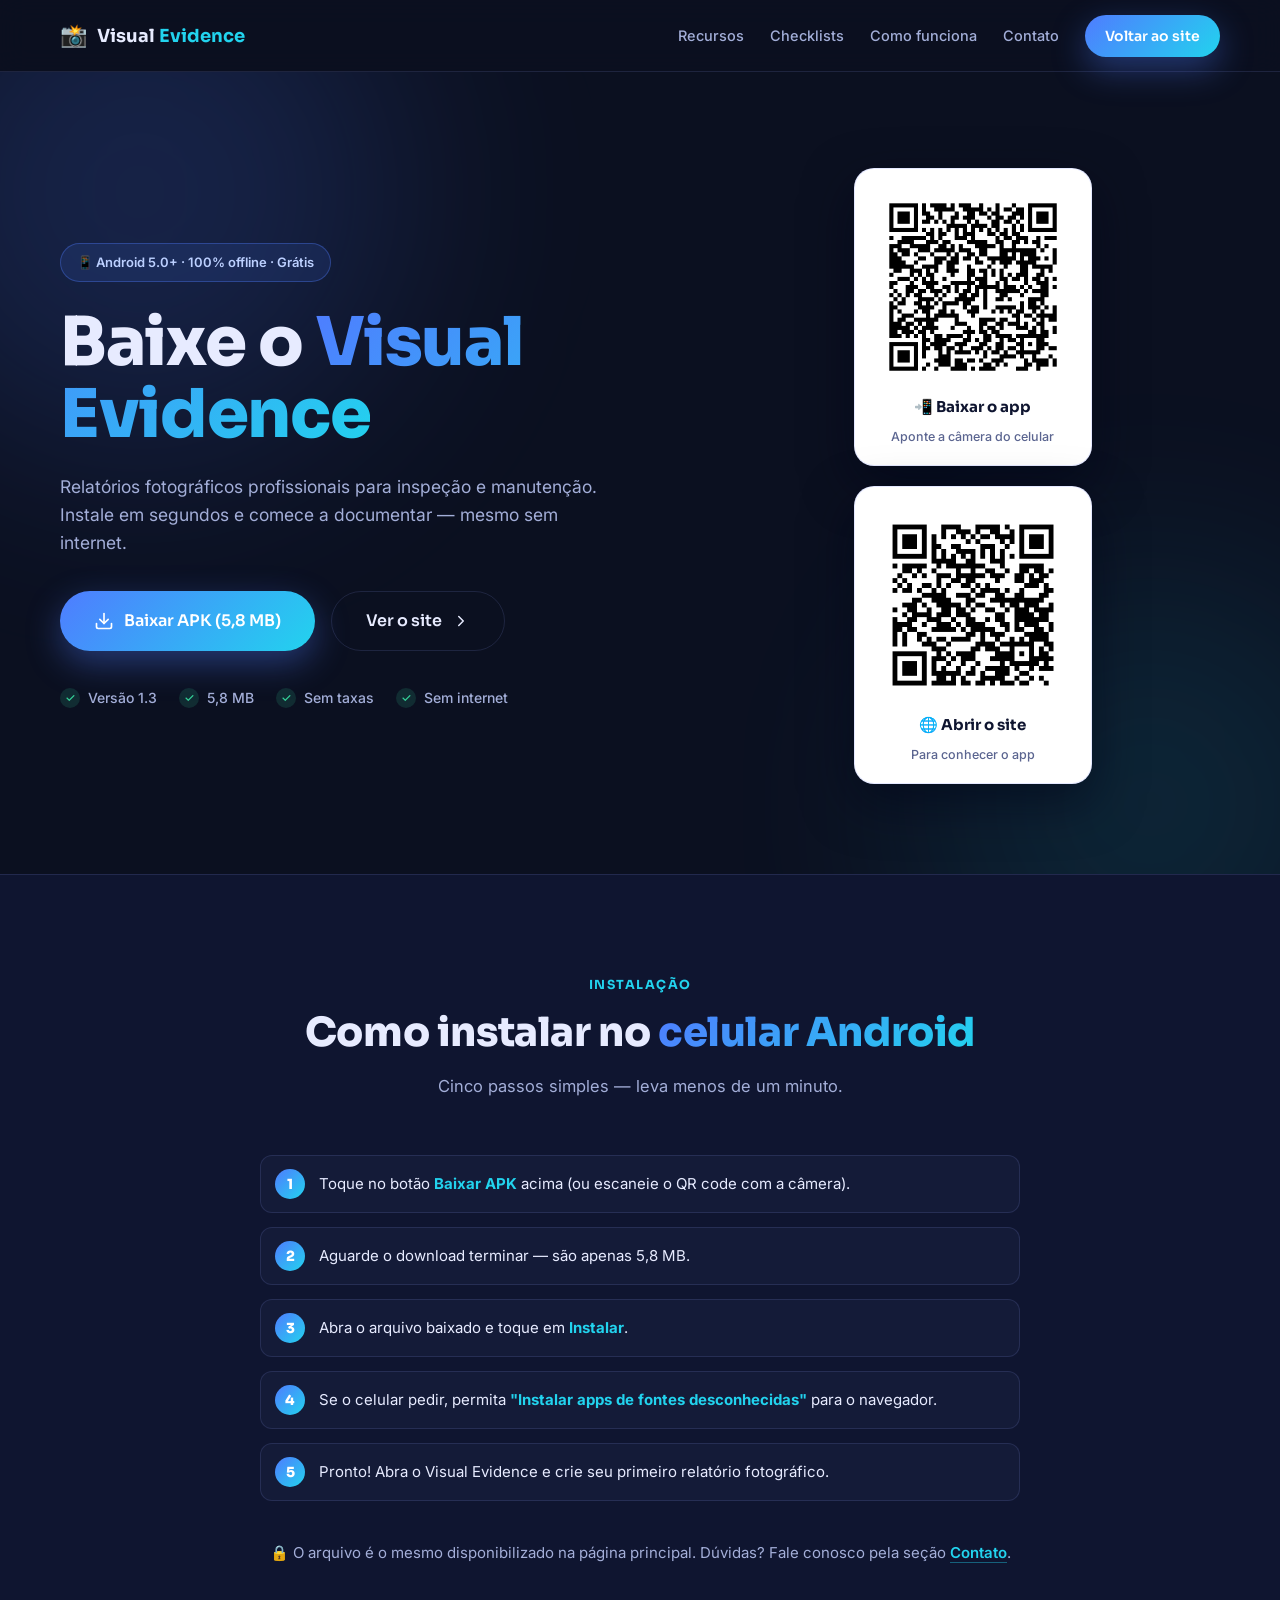
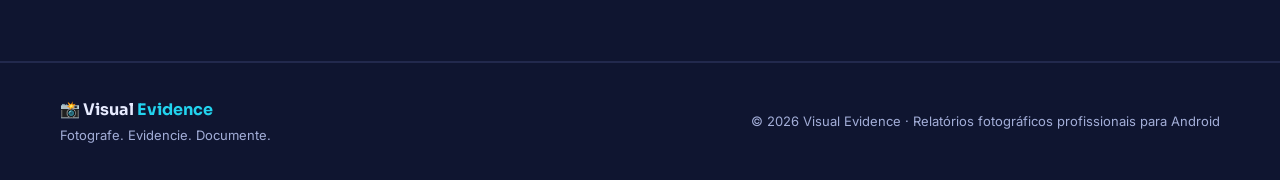
==== commit a0b30659: "feat: atualiza APK para v1.3 com backup/restore e melhorias nos PDFs - Atualiza APK de v1.2 para v1." ====
--- a/baixar.html
+++ b/baixar.html
@@ -46,7 +46,7 @@
             segundos e comece a documentar — mesmo sem internet.
           </p>
           <div class="hero__actions">
-            <a href="downloads/VisualEvidence-v1.3.1.apk" class="btn btn--primary btn--lg" download>
+            <a href="downloads/VisualEvidence-v1.3.apk" class="btn btn--primary btn--lg" download>
               <svg viewBox="0 0 24 24" width="20" height="20" fill="none" stroke="currentColor" stroke-width="2" stroke-linecap="round" stroke-linejoin="round" aria-hidden="true"><path d="M21 15v4a2 2 0 0 1-2 2H5a2 2 0 0 1-2-2v-4"/><polyline points="7 10 12 15 17 10"/><line x1="12" y1="15" x2="12" y2="3"/></svg>
               Baixar APK (5,8 MB)
             </a>
@@ -56,7 +56,7 @@
             </a>
           </div>
           <ul class="hero__meta">
-            <li><span>✓</span> Versão 1.3.1</li>
+            <li><span>✓</span> Versão 1.3</li>
             <li><span>✓</span> 5,8 MB</li>
             <li><span>✓</span> Sem taxas</li>
             <li><span>✓</span> Sem internet</li>
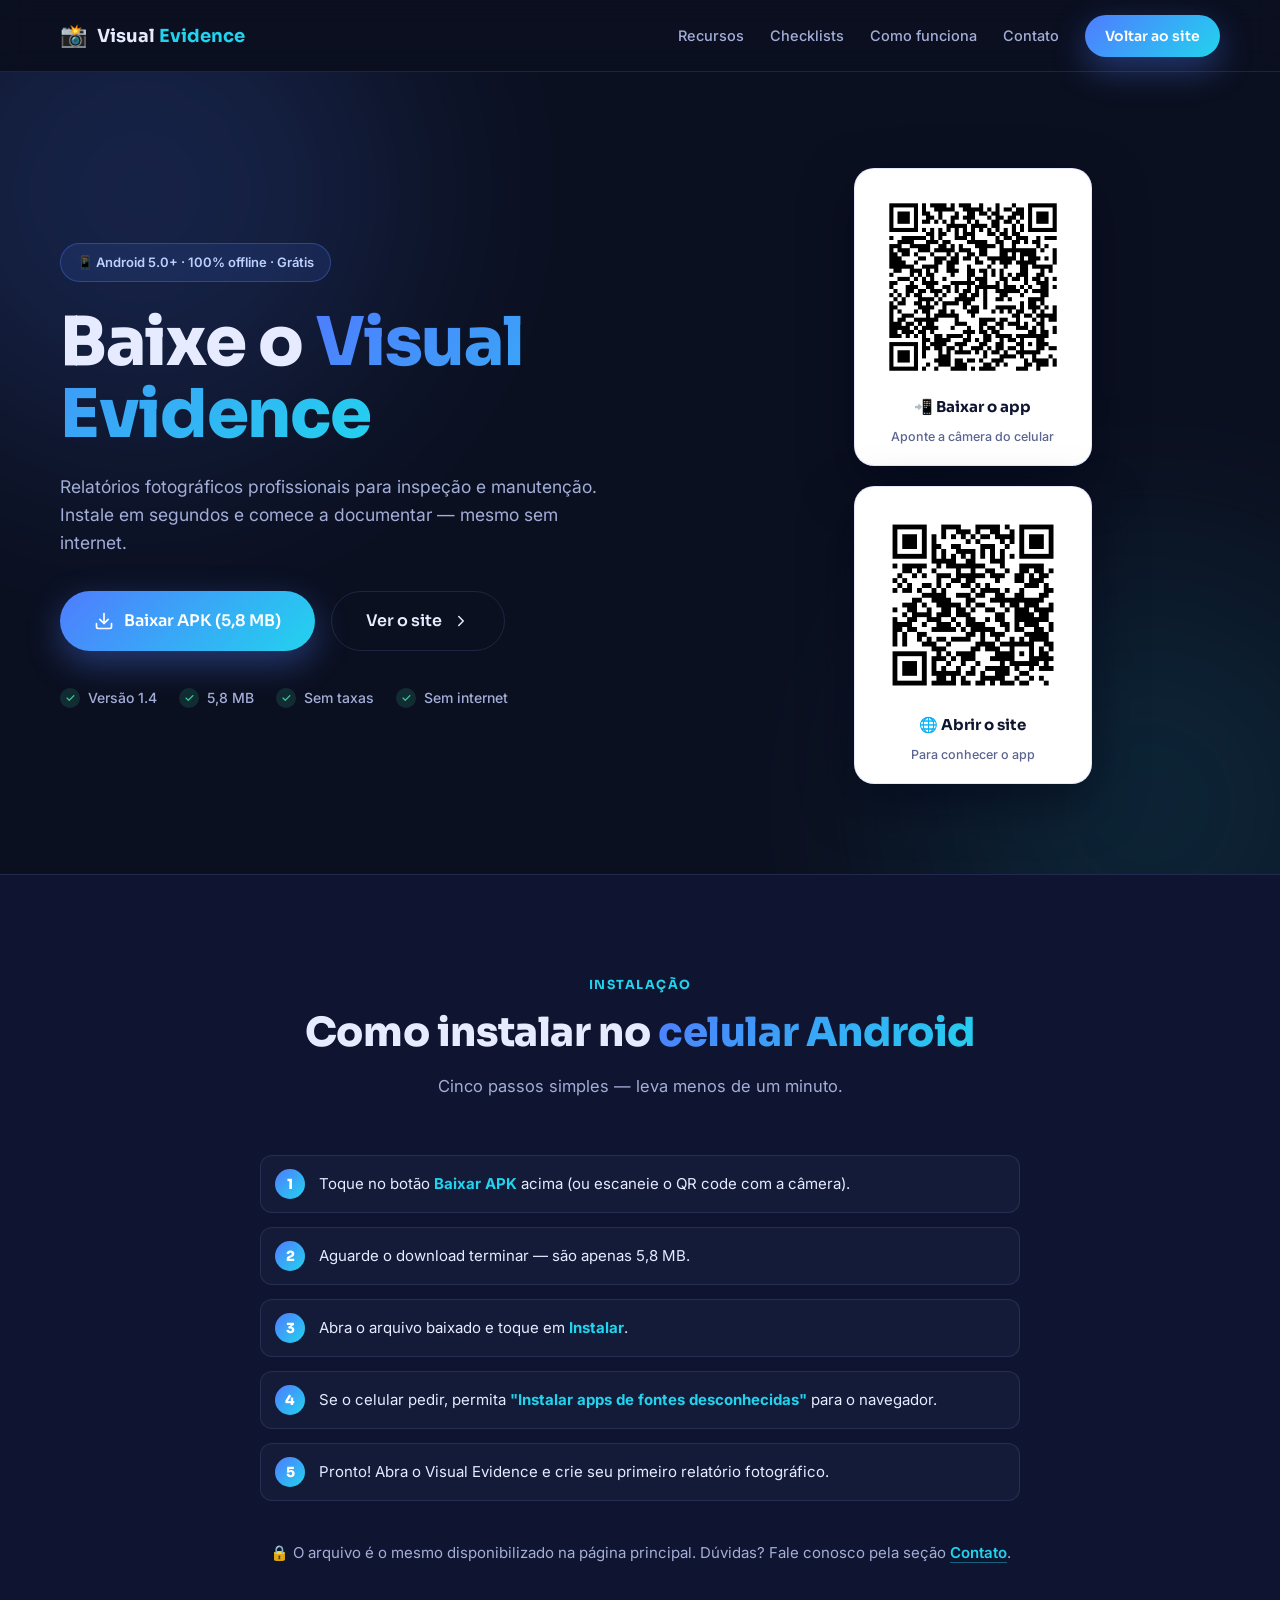
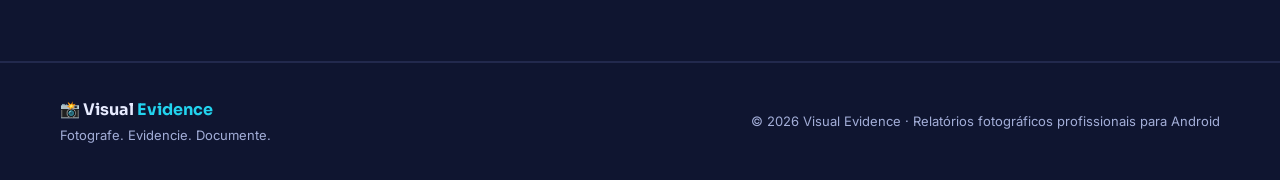
==== commit d6f0c08f: "feat: atualiza APK para v1.4 🤖 Generated with Codebuff Co-Authored-By: Codebuff <noreply@codebuff.co" ====
--- a/baixar.html
+++ b/baixar.html
@@ -46,7 +46,7 @@
             segundos e comece a documentar — mesmo sem internet.
           </p>
           <div class="hero__actions">
-            <a href="downloads/VisualEvidence-v1.3.apk" class="btn btn--primary btn--lg" download>
+            <a href="downloads/VisualEvidence-v1.4.apk" class="btn btn--primary btn--lg" download>
               <svg viewBox="0 0 24 24" width="20" height="20" fill="none" stroke="currentColor" stroke-width="2" stroke-linecap="round" stroke-linejoin="round" aria-hidden="true"><path d="M21 15v4a2 2 0 0 1-2 2H5a2 2 0 0 1-2-2v-4"/><polyline points="7 10 12 15 17 10"/><line x1="12" y1="15" x2="12" y2="3"/></svg>
               Baixar APK (5,8 MB)
             </a>
@@ -56,7 +56,7 @@
             </a>
           </div>
           <ul class="hero__meta">
-            <li><span>✓</span> Versão 1.3</li>
+            <li><span>✓</span> Versão 1.4</li>
             <li><span>✓</span> 5,8 MB</li>
             <li><span>✓</span> Sem taxas</li>
             <li><span>✓</span> Sem internet</li>
